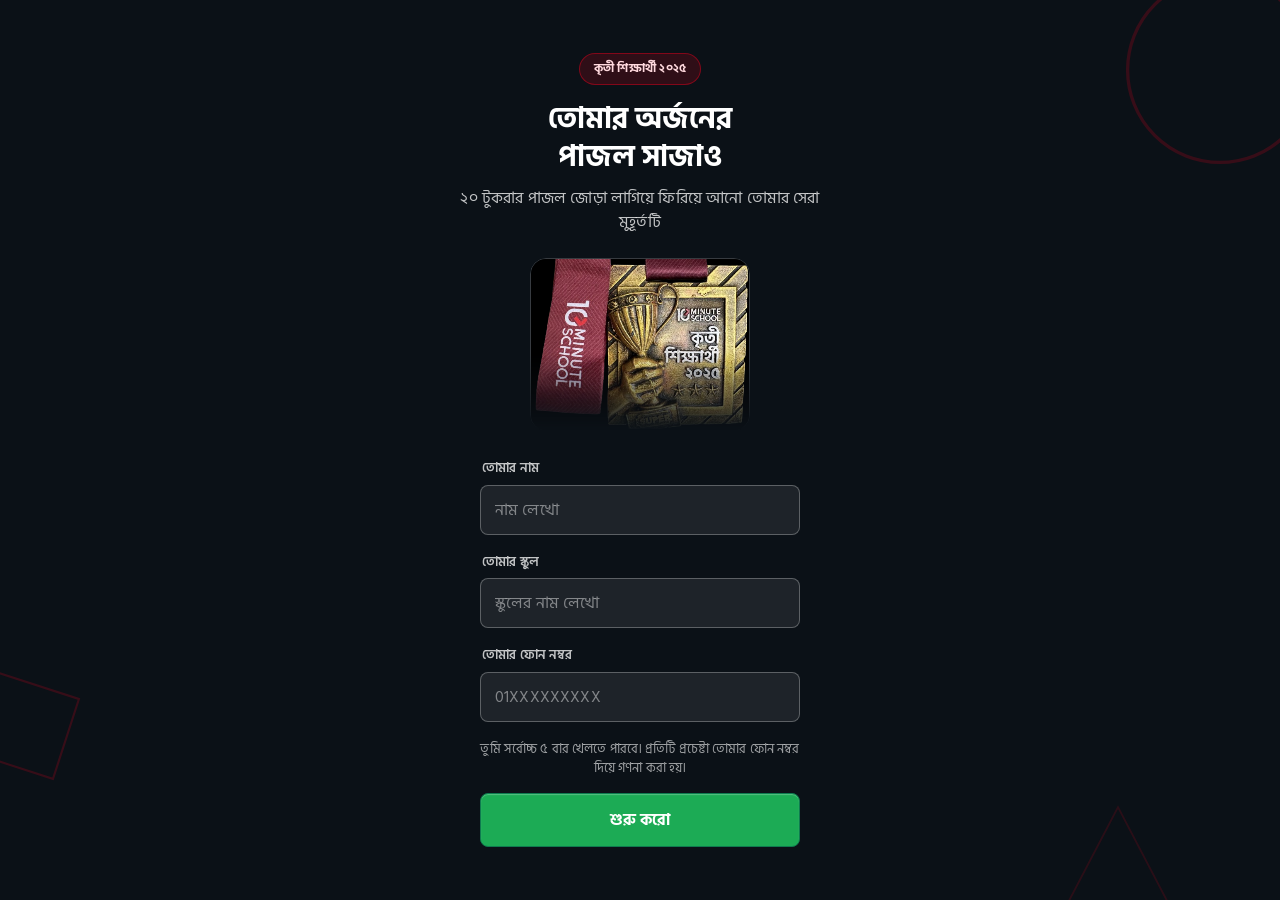
==== public/index.html @ 9dac60e9 "Add Vercel and Cloudflare hosting config; isolate deployable files in public/ Move index.html, asset" ====
<!doctype html>
<html lang="bn">
<head>
<meta charset="UTF-8" />
<meta name="viewport" content="width=device-width, initial-scale=1, maximum-scale=1, viewport-fit=cover" />
<meta name="theme-color" content="#0B1117" />
<title>কৃতী শিক্ষার্থী ২০২৫ — মেডেল পাজল</title>
<meta name="description" content="১০ মিনিট স্কুলের কৃতী শিক্ষার্থী ২০২৫ মেডেলের জিগস পাজল সমাধান করো।" />
<link rel="preconnect" href="https://fonts.googleapis.com" />
<link rel="preconnect" href="https://fonts.gstatic.com" crossorigin />
<link href="https://fonts.googleapis.com/css2?family=Inter:wght@400;500;600;700;800&family=Hind+Siliguri:wght@300;400;500;600;700&display=swap" rel="stylesheet" />
<link rel="stylesheet" href="assets/colors_and_type.css" />
<link rel="stylesheet" href="css/game.css" />
</head>
<body>
<div id="app">

  <!-- START SCREEN -->
  <section id="screen-start" class="screen screen-start">
    <svg class="geo-watermark geo-drift geo-a" viewBox="0 0 100 100" aria-hidden="true"><circle cx="50" cy="50" r="42" /></svg>
    <svg class="geo-watermark geo-drift geo-b" viewBox="0 0 100 100" aria-hidden="true"><rect x="10" y="10" width="60" height="60" transform="rotate(18 40 40)" /></svg>
    <svg class="geo-watermark geo-c" viewBox="0 0 100 100" aria-hidden="true"><polygon points="50,6 94,90 6,90" /></svg>

    <div class="start-content">
      <span class="eyebrow bn">কৃতী শিক্ষার্থী ২০২৫</span>
      <h1 class="h-display bn">তোমার অর্জনের<br />পাজল সাজাও</h1>
      <p class="start-sub bn">২০ টুকরার পাজল জোড়া লাগিয়ে ফিরিয়ে আনো তোমার সেরা মুহূর্তটি</p>

      <div class="start-medal-peek">
        <canvas id="start-medal-canvas" class="start-medal-canvas" width="564" height="443" role="img" aria-label="কৃতী শিক্ষার্থী ২০২৫ মেডেল"></canvas>
      </div>

      <div class="name-field">
        <label class="name-label bn" for="player-name">তোমার নাম</label>
        <input id="player-name" class="name-input bn" type="text" maxlength="24" autocomplete="off" placeholder="নাম লেখো" />
      </div>

      <div class="name-field">
        <label class="name-label bn" for="player-school">তোমার স্কুল</label>
        <input id="player-school" class="name-input bn" type="text" maxlength="60" autocomplete="off" placeholder="স্কুলের নাম লেখো" />
      </div>

      <div class="name-field">
        <label class="name-label bn" for="player-phone">তোমার ফোন নম্বর</label>
        <input id="player-phone" class="name-input bn" type="tel" inputmode="numeric" pattern="01[3-9][0-9]{8}" maxlength="11" autocomplete="off" placeholder="01XXXXXXXXX" />
      </div>

      <p class="attempt-warning bn">তুমি সর্বোচ্চ ৫ বার খেলতে পারবে। প্রতিটি প্রচেষ্টা তোমার ফোন নম্বর দিয়ে গণনা করা হয়।</p>
      <p id="form-error" class="form-error bn" role="alert" hidden></p>

      <button id="btn-start" class="btn-primary bn" type="button">শুরু করো</button>
    </div>
  </section>

  <!-- GAME SCREEN -->
  <section id="screen-game" class="screen screen-game" hidden>
    <header class="game-header">
      <div class="brand-mark">
        <img class="brand-mark-logo" src="assets/logo.png" alt="১০ মিনিট স্কুল" />
      </div>
      <div class="header-stats">
        <div id="timer-pill" class="timer-pill bn"><span id="timer-value">০০:০০</span></div>
        <div class="progress-pill bn"><span id="progress-count">০</span><span class="progress-sep">/</span><span id="progress-total">২০</span></div>
      </div>
    </header>

    <div class="board-wrap">
      <div id="board" class="board">
        <canvas id="ghost-canvas" class="ghost-image" width="564" height="443" aria-hidden="true"></canvas>
      </div>
    </div>

    <div id="tray" class="tray" aria-label="পাজলের টুকরা"></div>
  </section>

  <!-- WIN SCREEN -->
  <section id="screen-win" class="screen screen-win" hidden>
    <canvas id="confetti-canvas" class="confetti-canvas" aria-hidden="true"></canvas>
    <div class="win-content">
      <div class="win-image-wrap">
        <canvas id="win-medal-canvas" class="win-medal-canvas" width="564" height="443" role="img" aria-label="কৃতী শিক্ষার্থী ২০২৫ মেডেল"></canvas>
      </div>
      <h2 class="h1 bn win-title">অভিনন্দন!</h2>
      <p class="win-sub bn">তুমি সফলভাবে পাজলটি সম্পূর্ণ করেছো</p>
      <div class="win-time-card">
        <span class="win-time-label bn">তোমার সময়</span>
        <span id="win-time-value" class="win-time-value bn">০০:০০</span>
      </div>
      <p id="save-note" class="form-error bn" role="alert" hidden>স্কোর সংরক্ষণ করা যায়নি। ইন্টারনেট সংযোগ পরীক্ষা করো।</p>
      <div class="win-actions">
        <button id="btn-share" class="btn-primary bn" type="button">শেয়ার করো</button>
        <button id="btn-replay" class="btn-outline bn" type="button">আবার খেলো</button>
      </div>
      <div id="share-toast" class="share-toast bn" hidden>লিংক কপি হয়েছে</div>
    </div>
  </section>

  <!-- ATTEMPTS-EXHAUSTED SCREEN -->
  <section id="screen-leaderboard" class="screen screen-leaderboard" hidden>
    <header class="leaderboard-header">
      <button id="btn-leaderboard-back" class="icon-back-btn bn" type="button" aria-label="ফিরে যাও">‹</button>
      <h2 class="leaderboard-title bn">তোমার খেলার সুযোগ শেষ</h2>
    </header>
    <div class="leaderboard-body">
      <p class="leaderboard-sub bn">তুমি ৫ বার খেলে ফেলেছো। নিচে তোমার সময়গুলো দেখো।</p>
      <ol id="leaderboard-list" class="leaderboard-list"></ol>
      <p id="leaderboard-empty" class="leaderboard-empty bn" hidden>তোমার কোনো সময় খুঁজে পাওয়া যায়নি।</p>
    </div>
  </section>

</div>

<script src="js/confetti.js"></script>
<script src="js/puzzle-shapes.js"></script>
<script src="js/puzzle-render.js"></script>
<script src="js/puzzle-timer.js"></script>
<script src="js/puzzle-sheet.js"></script>
<script src="js/puzzle-game.js"></script>
<script src="js/main.js"></script>
</body>
</html>
---- public/assets/colors_and_type.css ----
/* 10 Minute School design tokens — from md/design.md §3 */
:root {
  /* ---------- Brand ---------- */
  --ten-red:        #E8001D;
  --ten-red-dark:   #931212;
  --ten-red-deep:   #721111;
  --ten-red-accent: #A51E35;
  --ten-red-soft:   #F14545;
  --ten-black:      #000000;
  --ten-white:      #FFFFFF;
  --ten-ink:        #111827;

  /* ---------- Semantic ---------- */
  --success:        #1CAB55;
  --success-dark:   #0E7B4F;
  --success-deep:   #149353;
  --success-text:   #1B9E66;
  --warn:           #EA580C;
  --warn-deep:      #A23F00;
  --info:           #274FE3;
  --info-soft:      #AFC3E6;
  --premium-gold-1: #FFEAB4;
  --premium-gold-2: #E7B946;

  /* ---------- Neutrals ---------- */
  --gray-50:  #F9FAFB;
  --gray-100: #F3F4F6;
  --gray-200: #E5E7EB;
  --gray-300: #D1D5DB;
  --gray-400: #9CA3AF;
  --gray-500: #6B7280;
  --gray-600: #4B5563;
  --gray-700: #374151;
  --gray-800: #1F2937;
  --gray-900: #111827;

  /* ---------- Surfaces ---------- */
  --bg:             var(--ten-white);
  --bg-muted:       var(--gray-100);
  --bg-inverse:     #0B1117;
  --surface-card:   var(--ten-white);
  --surface-subtle: #EEF2F4;
  --surface-info:   #D8F3FF;
  --border:         var(--gray-200);
  --border-strong:  var(--gray-300);

  /* ---------- Foreground roles ---------- */
  --fg-1: var(--gray-900);
  --fg-2: var(--gray-600);
  --fg-3: var(--gray-500);
  --fg-muted: var(--gray-400);
  --fg-on-brand: var(--ten-white);
  --fg-link: var(--info);

  /* ---------- Typography ---------- */
  --font-sans:    'Inter', 'Hind Siliguri', 'Noto Sans Bengali', system-ui, -apple-system, sans-serif;
  --font-bangla:  'Noto Sans Bengali', 'Hind Siliguri', 'Anek Bangla', 'Inter', sans-serif;
  --font-display: 'Inter', 'Hind Siliguri', sans-serif;
  --font-mono:    ui-monospace, SFMono-Regular, Menlo, monospace;

  --fs-display:  28px;
  --fs-h1:       22px;
  --fs-h2:       20px;
  --fs-h3:       18px;
  --fs-body:     16px;
  --fs-body-sm:  14px;
  --fs-caption:  12px;
  --fs-micro:    11px;

  --lh-tight:   1.0;
  --lh-snug:    1.25;
  --lh-normal:  1.5;
  --lh-relaxed: 1.625;

  --tracking-tight:  -0.2px;
  --tracking-snug:   -0.1px;
  --tracking-normal:  0em;
  --tracking-wide:    0.01em;

  /* ---------- Radii ---------- */
  --r-xs:   4px;
  --r-sm:   8px;
  --r-md:   12px;
  --r-lg:   16px;
  --r-xl:   24px;
  --r-pill: 1000px;

  /* ---------- Spacing (4pt) ---------- */
  --s-1:  4px;
  --s-2:  8px;
  --s-3:  12px;
  --s-4:  16px;
  --s-5:  20px;
  --s-6:  24px;
  --s-7:  32px;
  --s-8:  40px;
  --s-10: 64px;

  /* ---------- Shadows ---------- */
  --sh-card:      0 1px 2px rgba(17, 24, 39, 0.04),
                  0 1px 3px rgba(17, 24, 39, 0.06);
  --sh-raised:    0 4px 12px rgba(17, 24, 39, 0.08);
  --sh-nav:       0 -4px 20px rgba(0, 0, 0, 0.05);
  --sh-inset-btn: inset 0 1px 1px rgba(255, 255, 255, 0.25);

  /* ---------- Motion ---------- */
  --ease-out: cubic-bezier(0.2, 0.8, 0.2, 1);
  --ease-in:  cubic-bezier(0.4, 0, 1, 1);
  --dur-fast: 120ms;
  --dur-base: 180ms;
  --dur-slow: 260ms;
}

* { box-sizing: border-box; }

html, body {
  margin: 0;
  padding: 0;
  background: var(--bg);
  color: var(--fg-1);
  font-family: var(--font-sans);
  -webkit-tap-highlight-color: transparent;
}

.h1   { font: 700 22px/1.25 var(--font-sans); letter-spacing: var(--tracking-tight); color: var(--fg-1); }
.h2   { font: 700 20px/28px var(--font-sans); letter-spacing: var(--tracking-tight); color: var(--fg-1); }
.h3   { font: 700 18px/26px var(--font-sans); color: var(--fg-1); }
.body    { font: 400 16px/24px var(--font-sans); color: var(--fg-1); }
.body-sm { font: 400 14px/20px var(--font-sans); color: var(--fg-2); }
.caption { font: 400 12px/16px var(--font-sans); color: var(--fg-3); }
.meta    { font: 500 12px/16px var(--font-sans); color: var(--fg-3); }

.bn { font-family: var(--font-bangla); letter-spacing: var(--tracking-wide); line-height: var(--lh-normal); }

@media (prefers-reduced-motion: reduce) {
  *, *::before, *::after { animation: none !important; transition: none !important; }
}
---- public/css/game.css ----
html, body { background: var(--bg-inverse); }

/* ---------- Base screens ---------- */
.screen {
  width: 100%;
  min-height: 100vh;
  min-height: 100dvh;
}
.screen[hidden] { display: none !important; }

button { font-family: inherit; border: none; cursor: pointer; }

/* ---------- Buttons (design.md §8.2) ---------- */
.btn-primary {
  display: block;
  width: 100%;
  max-width: 320px;
  margin: 0 auto;
  background: var(--success);
  border: 1px solid var(--success-dark);
  box-shadow: var(--sh-inset-btn);
  color: var(--ten-white);
  font-weight: 700;
  font-size: 16px;
  border-radius: var(--r-sm);
  padding: 14px 20px;
  transition: background var(--dur-base) var(--ease-out), transform var(--dur-fast);
}
.btn-primary:hover  { background: #17994B; }
.btn-primary:active { transform: scale(0.98); }
.btn-primary:focus-visible { outline: none; box-shadow: 0 0 0 3px rgba(232,0,29,0.35); }

.btn-outline {
  display: block;
  width: 100%;
  max-width: 320px;
  margin: 0 auto;
  background: transparent;
  border: 1.5px solid rgba(255,255,255,0.75);
  color: #fff;
  font-weight: 600;
  font-size: 16px;
  border-radius: var(--r-sm);
  padding: 13px 20px;
  transition: all var(--dur-base) var(--ease-out);
}
.btn-outline:hover  { background: rgba(255,255,255,0.08); border-color: #fff; }
.btn-outline:active { transform: scale(0.98); }

/* ---------- Dark hero (start + win) — design.md §8.13 / §9.1 ---------- */
.screen-start,
.screen-win {
  position: relative;
  overflow: hidden;
  display: flex;
  align-items: center;
  justify-content: center;
  padding: 40px 20px;
  background: var(--bg-inverse);
  color: #fff;
  text-align: center;
}

.geo-watermark {
  position: absolute;
  pointer-events: none;
  stroke: var(--ten-red);
  fill: none;
  stroke-width: 1.5;
  opacity: 0.20;
}
.geo-a { width: 220px; height: 220px; top: -40px; right: -50px; }
.geo-b { width: 140px; height: 140px; bottom: 10%; left: -30px; }
.geo-c { width: 120px; height: 120px; bottom: -20px; right: 8%; opacity: 0.14; }
@keyframes geo-drift { 0%,100% { transform: translateY(0) rotate(0); } 50% { transform: translateY(-12px) rotate(4deg); } }
.geo-drift { animation: geo-drift 9s ease-in-out infinite; }

.start-content, .win-content {
  position: relative;
  z-index: 1;
  max-width: 380px;
  width: 100%;
}

.eyebrow {
  display: inline-block;
  padding: 6px 14px;
  border-radius: var(--r-pill);
  background: rgba(232,0,29,0.16);
  border: 1px solid rgba(232,0,29,0.45);
  color: #FFD9DE;
  font-size: 12px;
  font-weight: 700;
  letter-spacing: 0.02em;
}

.h-display {
  font: 700 30px/1.25 var(--font-bangla);
  letter-spacing: var(--tracking-tight);
  margin: 16px 0 10px;
}

.start-sub, .win-sub {
  font: 400 16px/1.5 var(--font-bangla);
  color: rgba(255,255,255,0.75);
  margin: 0 0 24px;
}

.start-medal-peek {
  width: min(58vw, 220px);
  margin: 0 auto 28px;
  border-radius: var(--r-lg);
  overflow: hidden;
  border: 1px solid rgba(255,255,255,0.18);
  box-shadow: 0 20px 60px rgba(0,0,0,0.45);
  -webkit-mask-image: linear-gradient(180deg, #000 55%, transparent 100%);
  mask-image: linear-gradient(180deg, #000 55%, transparent 100%);
}
.start-medal-canvas, .win-medal-canvas { width: 100%; height: auto; display: block; }

.name-field {
  max-width: 320px;
  margin: 0 auto 18px;
  text-align: left;
}
.name-label {
  display: block;
  margin: 0 0 6px 2px;
  font-size: 13px;
  font-weight: 600;
  color: rgba(255,255,255,0.75);
}
.name-input {
  display: block;
  width: 100%;
  background: rgba(255,255,255,0.08);
  border: 1.5px solid rgba(255,255,255,0.28);
  color: #fff;
  font-size: 16px;
  border-radius: var(--r-sm);
  padding: 12px 14px;
}
.name-input::placeholder { color: rgba(255,255,255,0.45); }
.name-input:focus-visible { outline: none; border-color: rgba(255,255,255,0.5); box-shadow: 0 0 0 3px rgba(232,0,29,0.35); }

.attempt-warning {
  max-width: 320px;
  margin: 0 auto 14px;
  font-size: 13px;
  line-height: 1.5;
  color: rgba(255,255,255,0.6);
}

.form-error {
  max-width: 320px;
  margin: 0 auto 14px;
  font-size: 13px;
  font-weight: 600;
  line-height: 1.5;
  color: var(--ten-red-soft);
}

.btn-primary:disabled {
  opacity: 0.6;
  cursor: not-allowed;
}
.btn-primary:disabled:hover { background: var(--success); }

.win-image-wrap {
  width: min(62vw, 240px);
  margin: 0 auto 20px;
  border-radius: var(--r-lg);
  overflow: hidden;
  border: 1px solid rgba(255,255,255,0.22);
  box-shadow: 0 20px 60px rgba(0,0,0,0.5), 0 0 0 6px rgba(28,171,85,0.15);
}

.win-title { color: #fff; margin: 0 0 6px; }

.win-time-card {
  display: flex;
  flex-direction: column;
  align-items: center;
  gap: 4px;
  max-width: 320px;
  margin: 0 auto 24px;
  padding: 16px;
  background: rgba(255,255,255,0.08);
  border: 1px solid rgba(255,255,255,0.16);
  border-radius: var(--r-lg);
}
.win-time-label { font-size: 13px; font-weight: 600; color: rgba(255,255,255,0.7); }
.win-time-value {
  font-family: var(--font-mono);
  font-size: 32px;
  font-weight: 700;
  font-variant-numeric: tabular-nums;
  color: #fff;
}
.win-actions { display: flex; flex-direction: column; gap: 12px; margin-top: 8px; }

.confetti-canvas {
  position: absolute;
  inset: 0;
  width: 100%;
  height: 100%;
  pointer-events: none;
}

.share-toast {
  position: fixed;
  left: 50%;
  bottom: 28px;
  transform: translateX(-50%);
  background: #1A1A1A;
  border: 1px solid rgba(255,255,255,0.22);
  color: #fff;
  padding: 10px 18px;
  border-radius: var(--r-pill);
  font-size: 13px;
  z-index: 50;
}

/* ---------- Game screen ---------- */
.screen-game, .screen-leaderboard {
  display: flex;
  flex-direction: column;
  height: 100vh;
  height: 100dvh;
  background: var(--bg-inverse);
  position: relative;
}

.game-header {
  flex: 0 0 auto;
  height: 56px;
  display: flex;
  align-items: center;
  justify-content: space-between;
  padding: 0 16px;
  border-bottom: 1px solid rgba(255,255,255,0.12);
}

.brand-mark { display: flex; align-items: center; gap: 8px; }
.brand-mark-logo { height: 26px; width: auto; display: block; }

.header-stats { display: flex; align-items: center; gap: 8px; }

.progress-pill, .timer-pill {
  background: rgba(255,255,255,0.08);
  border: 1px solid rgba(255,255,255,0.16);
  border-radius: var(--r-pill);
  padding: 6px 14px;
  font-weight: 700;
  font-size: 13px;
  font-variant-numeric: tabular-nums;
  color: #fff;
}
.progress-sep { margin: 0 3px; color: rgba(255,255,255,0.5); }

.board-wrap {
  flex: 1 1 auto;
  min-height: 0;
  display: flex;
  align-items: center;
  justify-content: center;
  padding: 12px 16px;
}

.board {
  position: relative;
  flex: 0 0 auto;
  background: #060809;
  border: 1px solid rgba(255,255,255,0.14);
  border-radius: var(--r-lg);
  overflow: hidden;
}

.ghost-image {
  display: block;
  width: 100%;
  height: 100%;
  object-fit: cover;
  opacity: 0.22;
  user-select: none;
  -webkit-user-drag: none;
}

.tray {
  flex: 0 0 auto;
  height: 300px;
  display: flex;
  flex-wrap: wrap;
  align-content: flex-start;
  justify-content: center;
  gap: 10px;
  overflow-x: hidden;
  overflow-y: auto;
  padding: 16px;
  border-top: 1px solid rgba(255,255,255,0.12);
  background: var(--bg-inverse);
  scroll-snap-type: y proximity;
  -webkit-overflow-scrolling: touch;
}

.tray-error {
  flex: 1 1 auto;
  margin: 0;
  text-align: center;
  font-size: 14px;
  color: rgba(255,255,255,0.78);
}

/* ---------- Puzzle pieces ---------- */
.piece {
  display: block;
  flex: 0 0 auto;
  touch-action: none;
  -webkit-user-select: none;
  user-select: none;
  cursor: grab;
  scroll-snap-align: center;
  transition: filter var(--dur-base) var(--ease-out), transform var(--dur-base) var(--ease-out);
}
.piece.dragging {
  cursor: grabbing;
  z-index: 1000;
  filter: drop-shadow(0 0 14px rgba(255,255,255,0.30));
  transform: scale(1.05);
  transition: none;
}
.piece.locked {
  cursor: default;
  pointer-events: none;
}

.drag-layer {
  position: fixed;
  inset: 0;
  pointer-events: none;
  z-index: 900;
}

/* ---------- Leaderboard screen ---------- */
.leaderboard-header {
  flex: 0 0 auto;
  height: 56px;
  display: flex;
  align-items: center;
  gap: 8px;
  padding: 0 16px;
  border-bottom: 1px solid rgba(255,255,255,0.12);
}

.icon-back-btn {
  display: flex;
  align-items: center;
  justify-content: center;
  width: 32px;
  height: 32px;
  background: rgba(255,255,255,0.08);
  border: 1px solid rgba(255,255,255,0.16);
  border-radius: var(--r-pill);
  color: #fff;
  font-size: 20px;
  line-height: 1;
}
.icon-back-btn:hover { background: rgba(255,255,255,0.16); }

.leaderboard-title { color: #fff; font-size: 18px; font-weight: 700; margin: 0; }

.leaderboard-body {
  flex: 1 1 auto;
  min-height: 0;
  overflow-y: auto;
  padding: 16px;
  -webkit-overflow-scrolling: touch;
}

.leaderboard-sub {
  margin: 0 0 16px;
  font-size: 14px;
  line-height: 1.5;
  color: rgba(255,255,255,0.7);
}

.leaderboard-list {
  list-style: none;
  margin: 0;
  padding: 0;
  display: flex;
  flex-direction: column;
  gap: 8px;
}

.leaderboard-item {
  display: flex;
  align-items: center;
  gap: 12px;
  padding: 12px 14px;
  background: rgba(255,255,255,0.08);
  border: 1px solid rgba(255,255,255,0.16);
  border-radius: var(--r-sm);
  color: #fff;
}
.leaderboard-item.is-first {
  border-color: var(--premium-gold-2);
  background: linear-gradient(135deg, rgba(255,234,180,0.16), rgba(231,185,70,0.10));
}

.leaderboard-rank {
  flex: 0 0 auto;
  min-width: 24px;
  font-weight: 700;
  font-variant-numeric: tabular-nums;
  color: rgba(255,255,255,0.65);
}
.leaderboard-item.is-first .leaderboard-rank { color: var(--premium-gold-2); }

.leaderboard-time {
  flex: 1 1 auto;
  text-align: right;
  font-family: var(--font-mono);
  font-weight: 700;
  font-variant-numeric: tabular-nums;
}

.leaderboard-empty {
  text-align: center;
  margin-top: 40px;
  font-size: 14px;
  color: rgba(255,255,255,0.6);
}
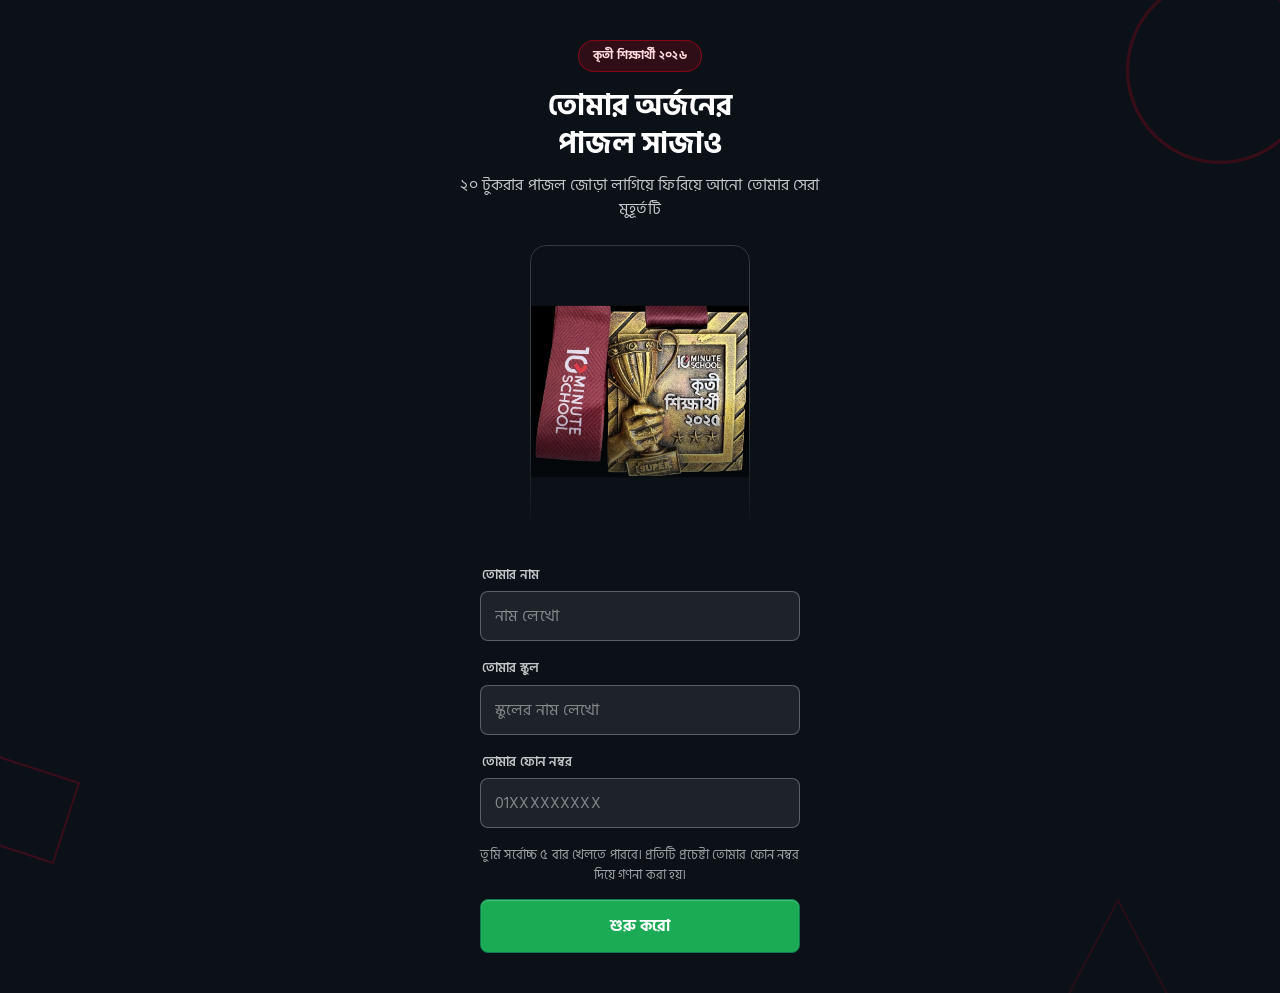
==== commit 928cd313: "Swap in 2026 portrait medal; rework puzzle geometry for non-square cells Replace the puzzle art with" ====
--- a/public/index.html
+++ b/public/index.html
@@ -4,8 +4,8 @@
 <meta charset="UTF-8" />
 <meta name="viewport" content="width=device-width, initial-scale=1, maximum-scale=1, viewport-fit=cover" />
 <meta name="theme-color" content="#0B1117" />
-<title>কৃতী শিক্ষার্থী ২০২৫ — মেডেল পাজল</title>
-<meta name="description" content="১০ মিনিট স্কুলের কৃতী শিক্ষার্থী ২০২৫ মেডেলের জিগস পাজল সমাধান করো।" />
+<title>কৃতী শিক্ষার্থী ২০২৬ — মেডেল পাজল</title>
+<meta name="description" content="১০ মিনিট স্কুলের কৃতী শিক্ষার্থী ২০২৬ মেডেলের জিগস পাজল সমাধান করো।" />
 <link rel="preconnect" href="https://fonts.googleapis.com" />
 <link rel="preconnect" href="https://fonts.gstatic.com" crossorigin />
 <link href="https://fonts.googleapis.com/css2?family=Inter:wght@400;500;600;700;800&family=Hind+Siliguri:wght@300;400;500;600;700&display=swap" rel="stylesheet" />
@@ -22,12 +22,12 @@
     <svg class="geo-watermark geo-c" viewBox="0 0 100 100" aria-hidden="true"><polygon points="50,6 94,90 6,90" /></svg>
 
     <div class="start-content">
-      <span class="eyebrow bn">কৃতী শিক্ষার্থী ২০২৫</span>
+      <span class="eyebrow bn">কৃতী শিক্ষার্থী ২০২৬</span>
       <h1 class="h-display bn">তোমার অর্জনের<br />পাজল সাজাও</h1>
       <p class="start-sub bn">২০ টুকরার পাজল জোড়া লাগিয়ে ফিরিয়ে আনো তোমার সেরা মুহূর্তটি</p>
 
       <div class="start-medal-peek">
-        <canvas id="start-medal-canvas" class="start-medal-canvas" width="564" height="443" role="img" aria-label="কৃতী শিক্ষার্থী ২০২৫ মেডেল"></canvas>
+        <canvas id="start-medal-canvas" class="start-medal-canvas" width="450" height="600" role="img" aria-label="কৃতী শিক্ষার্থী ২০২৬ মেডেল"></canvas>
       </div>
 
       <div class="name-field">
@@ -66,7 +66,7 @@
 
     <div class="board-wrap">
       <div id="board" class="board">
-        <canvas id="ghost-canvas" class="ghost-image" width="564" height="443" aria-hidden="true"></canvas>
+        <canvas id="ghost-canvas" class="ghost-image" width="450" height="600" aria-hidden="true"></canvas>
       </div>
     </div>
 
@@ -78,7 +78,7 @@
     <canvas id="confetti-canvas" class="confetti-canvas" aria-hidden="true"></canvas>
     <div class="win-content">
       <div class="win-image-wrap">
-        <canvas id="win-medal-canvas" class="win-medal-canvas" width="564" height="443" role="img" aria-label="কৃতী শিক্ষার্থী ২০২৫ মেডেল"></canvas>
+        <canvas id="win-medal-canvas" class="win-medal-canvas" width="450" height="600" role="img" aria-label="কৃতী শিক্ষার্থী ২০২৬ মেডেল"></canvas>
       </div>
       <h2 class="h1 bn win-title">অভিনন্দন!</h2>
       <p class="win-sub bn">তুমি সফলভাবে পাজলটি সম্পূর্ণ করেছো</p>
--- a/public/css/game.css
+++ b/public/css/game.css
@@ -276,18 +276,22 @@
   overflow: hidden;
 }
 
+/* Dimming is baked into the canvas by PuzzleRender.drawGhostGrid so the seam
+   lines stay readable against the faded picture. */
 .ghost-image {
   display: block;
   width: 100%;
   height: 100%;
   object-fit: cover;
-  opacity: 0.22;
   user-select: none;
   -webkit-user-drag: none;
 }
 
 .tray {
   flex: 0 0 auto;
+  width: 100%;
+  max-width: 380px;
+  margin: 0 auto;
   height: 300px;
   display: flex;
   flex-wrap: wrap;
@@ -303,6 +307,13 @@
   -webkit-overflow-scrolling: touch;
 }
 
+/* Wider viewports (tablet/desktop "web view"): 4 columns instead of 3,
+   sized to match TRAY_COLS_DESKTOP in puzzle-game.js. Real phones stay
+   under this width, so the mobile layout is untouched. */
+@media (min-width: 640px) {
+  .tray { max-width: 560px; }
+}
+
 .tray-error {
   flex: 1 1 auto;
   margin: 0;
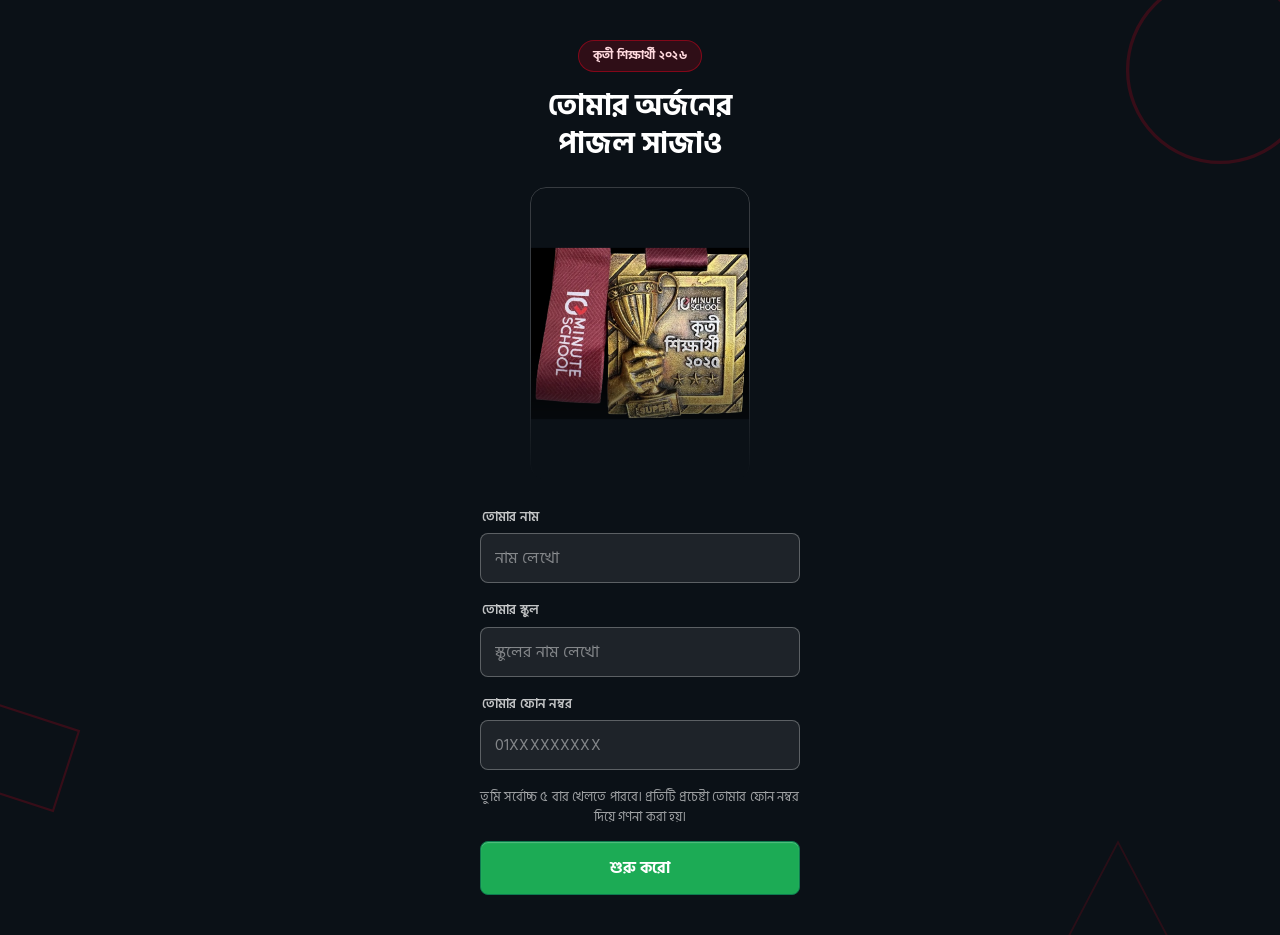
==== commit 591a5f91: "Drop the start-screen subtitle and rebalance the medal spacing Co-Authored-By: Claude Opus 5 <norepl" ====
--- a/public/index.html
+++ b/public/index.html
@@ -24,7 +24,6 @@
     <div class="start-content">
       <span class="eyebrow bn">কৃতী শিক্ষার্থী ২০২৬</span>
       <h1 class="h-display bn">তোমার অর্জনের<br />পাজল সাজাও</h1>
-      <p class="start-sub bn">২০ টুকরার পাজল জোড়া লাগিয়ে ফিরিয়ে আনো তোমার সেরা মুহূর্তটি</p>
 
       <div class="start-medal-peek">
         <canvas id="start-medal-canvas" class="start-medal-canvas" width="450" height="600" role="img" aria-label="কৃতী শিক্ষার্থী ২০২৬ মেডেল"></canvas>
--- a/public/css/game.css
+++ b/public/css/game.css
@@ -100,7 +100,7 @@
   margin: 16px 0 10px;
 }
 
-.start-sub, .win-sub {
+.win-sub {
   font: 400 16px/1.5 var(--font-bangla);
   color: rgba(255,255,255,0.75);
   margin: 0 0 24px;
@@ -108,7 +108,7 @@
 
 .start-medal-peek {
   width: min(58vw, 220px);
-  margin: 0 auto 28px;
+  margin: 24px auto 28px;
   border-radius: var(--r-lg);
   overflow: hidden;
   border: 1px solid rgba(255,255,255,0.18);
@@ -271,18 +271,29 @@
   position: relative;
   flex: 0 0 auto;
   background: #060809;
-  border: 1px solid rgba(255,255,255,0.14);
+  /* An inset ring rather than a border, on purpose. Under the global
+     `box-sizing: border-box`, a border shrinks the content box while
+     getBoundingClientRect() keeps reporting the border box — which put the
+     ghost canvas and the placed pieces on two scales 2px apart, leaving a
+     sliver of ghost seam beside every piece. box-shadow does not affect
+     layout, so the board's box stays exactly the size layoutBoardSize sets. */
+  box-shadow: inset 0 0 0 1px rgba(255,255,255,0.14);
   border-radius: var(--r-lg);
   overflow: hidden;
 }
 
-/* Dimming is baked into the canvas by PuzzleRender.drawGhostGrid so the seam
-   lines stay readable against the faded picture. */
+/* Absolutely positioned so it resolves against the same padding box the placed
+   pieces do, and `fill` so it maps onto that box with no crop — `cover` would
+   trim a fraction whenever the box is a hair off-ratio. Dimming is baked into
+   the canvas by PuzzleRender.drawGhostGrid so the seam lines stay readable
+   against the faded picture. */
 .ghost-image {
+  position: absolute;
+  inset: 0;
   display: block;
   width: 100%;
   height: 100%;
-  object-fit: cover;
+  object-fit: fill;
   user-select: none;
   -webkit-user-drag: none;
 }
